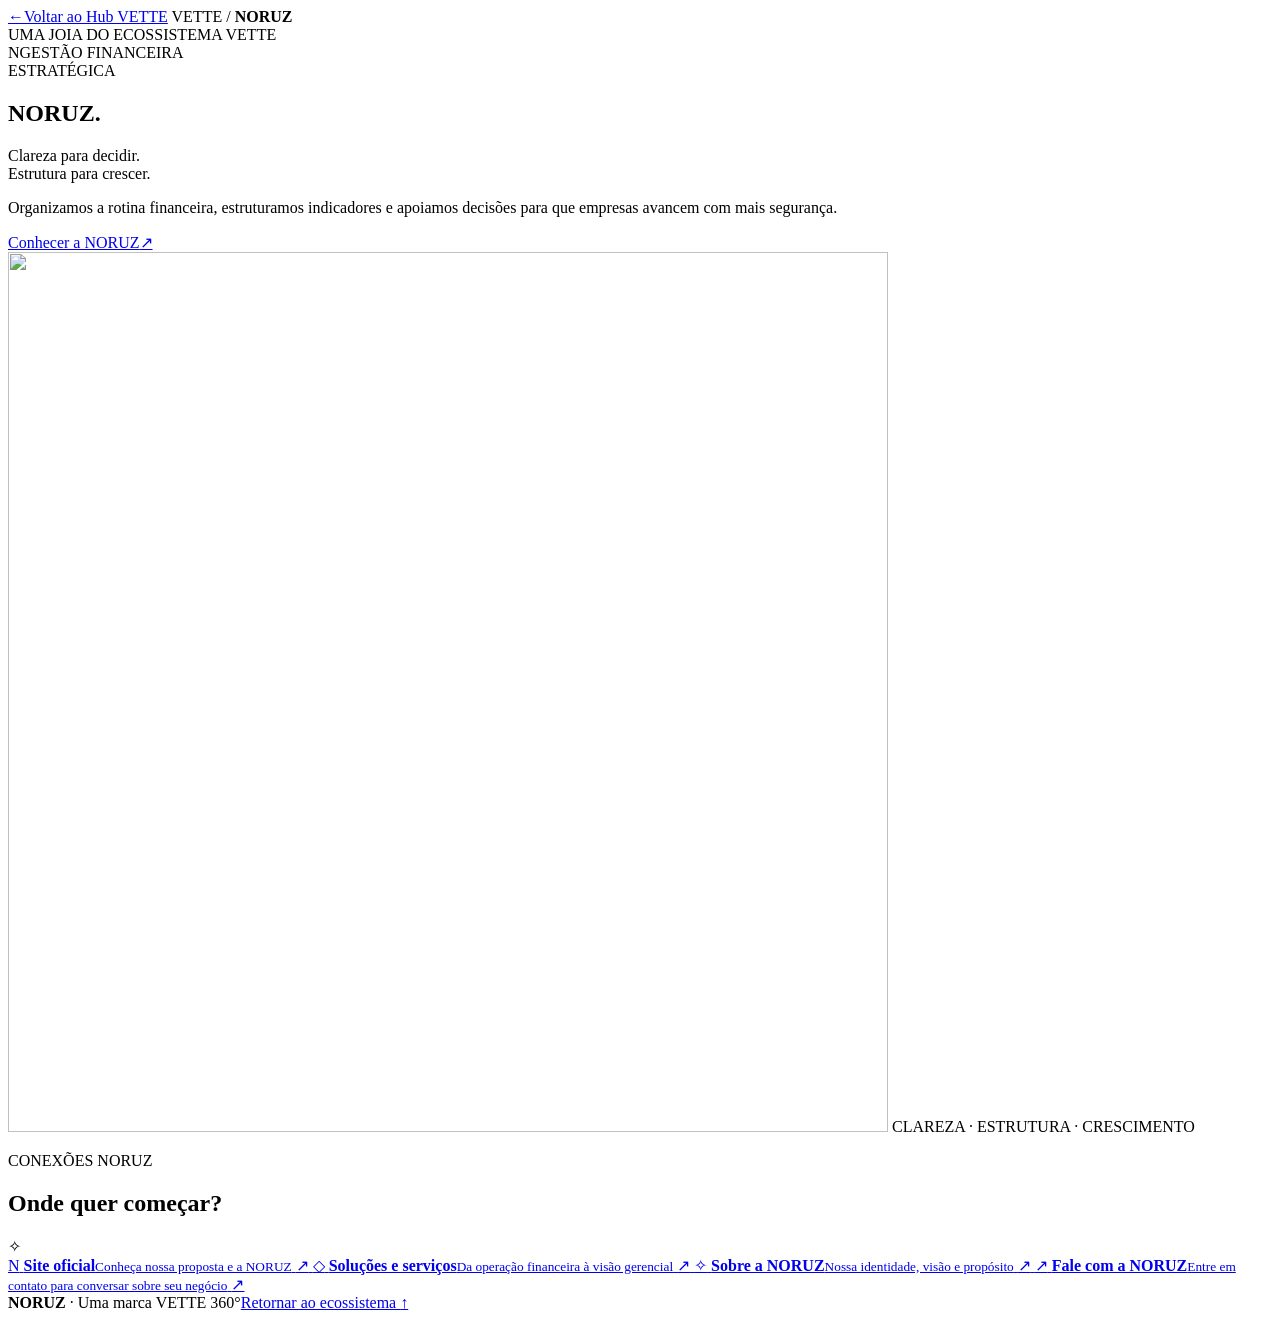
==== noruz/index.html @ 5b8e0ff6 "feat(noruz): add branded ecosystem landing page" ====
<!doctype html>
<html lang="pt-BR">
<head>
  <meta charset="utf-8">
  <meta name="viewport" content="width=device-width, initial-scale=1">
  <meta name="theme-color" content="#062f28">
  <meta name="description" content="Conheça a NORUZ, gestão financeira estratégica. Clareza para decidir. Estrutura para crescer. Uma marca do ecossistema VETTE.">
  <meta property="og:type" content="website">
  <meta property="og:site_name" content="NORUZ | Ecossistema VETTE">
  <meta property="og:title" content="NORUZ — Clareza para decidir. Estrutura para crescer.">
  <meta property="og:description" content="Gestão financeira estratégica, organização e visão para crescer. Conheça os canais oficiais da NORUZ.">
  <meta property="og:url" content="https://vetteco.github.io/vette-hub/noruz/">
  <meta name="twitter:card" content="summary">
  <link rel="icon" type="image/svg+xml" href="../assets/noruz-symbol.svg">
  <link rel="preconnect" href="https://fonts.googleapis.com">
  <link rel="preconnect" href="https://fonts.gstatic.com" crossorigin>
  <link rel="preconnect" href="https://noruz.com.br" crossorigin>
  <link href="https://fonts.googleapis.com/css2?family=Manrope:wght@400;500;600;700;800&family=Inter:wght@400;500;600&display=swap" rel="stylesheet">
  <link rel="stylesheet" href="./styles.css?v=1">
  <title>NORUZ | Ecossistema VETTE</title>
</head>
<body>
  <div class="page-wrap">
    <nav class="breadcrumb" aria-label="Navegação">
      <a href="../" class="back-link"><span class="back-icon" aria-hidden="true">←</span><span>Voltar ao Hub VETTE</span></a>
      <span class="breadcrumb-mark" aria-hidden="true">VETTE <span class="separator">/</span> <strong>NORUZ</strong></span>
    </nav>
    <main>
      <section class="hero" aria-labelledby="noruz-title">
        <div class="hero-copy">
          <div class="eyebrow"><span class="signal" aria-hidden="true"></span> UMA JOIA DO ECOSSISTEMA VETTE</div>
          <div class="brand-row"><span class="monogram" aria-hidden="true">N</span><span class="brand-category">GESTÃO FINANCEIRA<br>ESTRATÉGICA</span></div>
          <h1 id="noruz-title">NORUZ<span class="full-stop">.</span></h1>
          <p class="statement">Clareza para decidir.<br><span>Estrutura para crescer.</span></p>
          <p class="description">Organizamos a rotina financeira, estruturamos indicadores e apoiamos decisões para que empresas avancem com mais segurança.</p>
          <a class="hero-action" href="https://noruz.com.br/" target="_blank" rel="noopener noreferrer"><span>Conhecer a NORUZ</span><span aria-hidden="true">↗</span></a>
        </div>
        <div class="gem-stage" aria-hidden="true">
          <div class="gem-halo"></div>
          <div class="gem-orbit gem-orbit-outer"></div>
          <div class="gem-orbit gem-orbit-inner"></div>
          <img src="https://noruz.com.br/wp-content/plugins/noruz-blocks/assets/noruz-gem.webp" alt="" width="880" height="880" fetchpriority="high" decoding="async">
          <span class="stage-label">CLAREZA · ESTRUTURA · CRESCIMENTO</span>
        </div>
      </section>
      <section class="routes" aria-labelledby="routes-title">
        <div class="section-header">
          <div><p class="section-kicker">CONEXÕES NORUZ</p><h2 id="routes-title">Onde quer começar?</h2></div>
          <span class="section-decoration" aria-hidden="true">✧</span>
        </div>
        <div class="route-list">
          <a class="route-card" href="https://noruz.com.br/" target="_blank" rel="noopener noreferrer">
            <span class="route-icon" aria-hidden="true">N</span>
            <span class="route-copy"><strong>Site oficial</strong><small>Conheça nossa proposta e a NORUZ</small></span>
            <span class="route-arrow" aria-hidden="true">↗</span>
          </a>
          <a class="route-card" href="https://noruz.com.br/servicos/" target="_blank" rel="noopener noreferrer">
            <span class="route-icon" aria-hidden="true">◇</span>
            <span class="route-copy"><strong>Soluções e serviços</strong><small>Da operação financeira à visão gerencial</small></span>
            <span class="route-arrow" aria-hidden="true">↗</span>
          </a>
          <a class="route-card" href="https://noruz.com.br/sobre/" target="_blank" rel="noopener noreferrer">
            <span class="route-icon" aria-hidden="true">✧</span>
            <span class="route-copy"><strong>Sobre a NORUZ</strong><small>Nossa identidade, visão e propósito</small></span>
            <span class="route-arrow" aria-hidden="true">↗</span>
          </a>
          <a class="route-card contact-card" href="https://noruz.com.br/contato/" target="_blank" rel="noopener noreferrer">
            <span class="route-icon" aria-hidden="true">↗</span>
            <span class="route-copy"><strong>Fale com a NORUZ</strong><small>Entre em contato para conversar sobre seu negócio</small></span>
            <span class="route-arrow" aria-hidden="true">↗</span>
          </a>
        </div>
      </section>
    </main>
    <footer class="footer"><span><strong>NORUZ</strong> <span class="footer-point">·</span> Uma marca VETTE 360°</span><a href="../">Retornar ao ecossistema <span aria-hidden="true">↑</span></a></footer>
  </div>
</body>
</html>
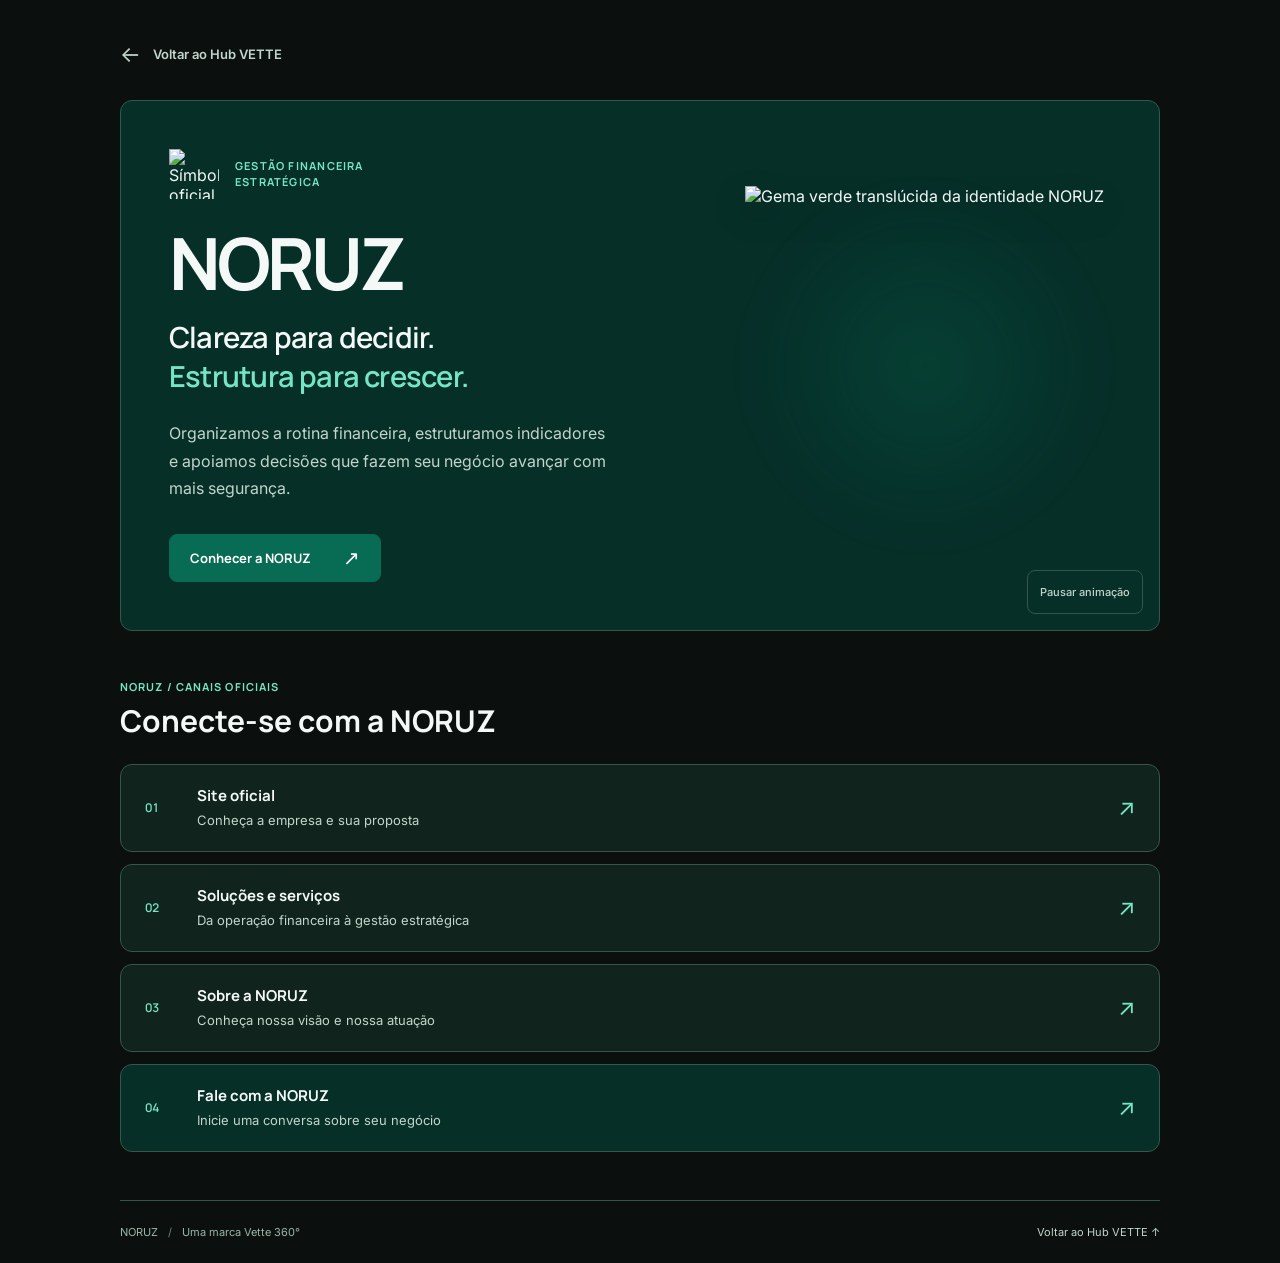
==== commit b2d9512a: "fix(noruz): align dark landing page with official brand kit v1.0" ====
--- a/noruz/index.html
+++ b/noruz/index.html
@@ -3,76 +3,88 @@
 <head>
   <meta charset="utf-8">
   <meta name="viewport" content="width=device-width, initial-scale=1">
-  <meta name="theme-color" content="#062f28">
-  <meta name="description" content="Conheça a NORUZ, gestão financeira estratégica. Clareza para decidir. Estrutura para crescer. Uma marca do ecossistema VETTE.">
+  <meta name="theme-color" content="#062F28">
+  <meta name="description" content="NORUZ — Gestão financeira estratégica. Clareza para decidir. Estrutura para crescer.">
   <meta property="og:type" content="website">
-  <meta property="og:site_name" content="NORUZ | Ecossistema VETTE">
-  <meta property="og:title" content="NORUZ — Clareza para decidir. Estrutura para crescer.">
-  <meta property="og:description" content="Gestão financeira estratégica, organização e visão para crescer. Conheça os canais oficiais da NORUZ.">
+  <meta property="og:site_name" content="NORUZ">
+  <meta property="og:title" content="NORUZ | Gestão Financeira Estratégica">
+  <meta property="og:description" content="Clareza para decidir. Estrutura para crescer. Conheça a NORUZ e seus canais oficiais.">
   <meta property="og:url" content="https://vetteco.github.io/vette-hub/noruz/">
   <meta name="twitter:card" content="summary">
-  <link rel="icon" type="image/svg+xml" href="../assets/noruz-symbol.svg">
+  <link rel="icon" type="image/png" href="https://noruz.com.br/wp-content/uploads/2026/10/NORUZ-—-Simbolo-oficial-favicon-512.png">
   <link rel="preconnect" href="https://fonts.googleapis.com">
   <link rel="preconnect" href="https://fonts.gstatic.com" crossorigin>
-  <link rel="preconnect" href="https://noruz.com.br" crossorigin>
-  <link href="https://fonts.googleapis.com/css2?family=Manrope:wght@400;500;600;700;800&family=Inter:wght@400;500;600&display=swap" rel="stylesheet">
-  <link rel="stylesheet" href="./styles.css?v=1">
-  <title>NORUZ | Ecossistema VETTE</title>
+  <link rel="preconnect" href="https://noruz.com.br">
+  <link href="https://fonts.googleapis.com/css2?family=Manrope:wght@400;500;600;700&family=Inter:wght@400;500;600&display=swap" rel="stylesheet">
+  <link rel="stylesheet" href="./styles.css?v=2">
+  <title>NORUZ | Gestão Financeira Estratégica</title>
 </head>
 <body>
   <div class="page-wrap">
-    <nav class="breadcrumb" aria-label="Navegação">
-      <a href="../" class="back-link"><span class="back-icon" aria-hidden="true">←</span><span>Voltar ao Hub VETTE</span></a>
-      <span class="breadcrumb-mark" aria-hidden="true">VETTE <span class="separator">/</span> <strong>NORUZ</strong></span>
+    <nav class="navigation" aria-label="Navegação">
+      <a href="../" class="back-link"><span aria-hidden="true">←</span> Voltar ao Hub VETTE</a>
     </nav>
     <main>
       <section class="hero" aria-labelledby="noruz-title">
         <div class="hero-copy">
-          <div class="eyebrow"><span class="signal" aria-hidden="true"></span> UMA JOIA DO ECOSSISTEMA VETTE</div>
-          <div class="brand-row"><span class="monogram" aria-hidden="true">N</span><span class="brand-category">GESTÃO FINANCEIRA<br>ESTRATÉGICA</span></div>
-          <h1 id="noruz-title">NORUZ<span class="full-stop">.</span></h1>
+          <div class="brand-identification">
+            <img src="https://noruz.com.br/wp-content/uploads/2026/10/NORUZ-—-Simbolo-oficial-favicon-512.png" alt="Símbolo oficial da NORUZ" width="50" height="50">
+            <span>GESTÃO FINANCEIRA ESTRATÉGICA</span>
+          </div>
+          <h1 id="noruz-title">NORUZ</h1>
           <p class="statement">Clareza para decidir.<br><span>Estrutura para crescer.</span></p>
-          <p class="description">Organizamos a rotina financeira, estruturamos indicadores e apoiamos decisões para que empresas avancem com mais segurança.</p>
-          <a class="hero-action" href="https://noruz.com.br/" target="_blank" rel="noopener noreferrer"><span>Conhecer a NORUZ</span><span aria-hidden="true">↗</span></a>
+          <p class="description">Organizamos a rotina financeira, estruturamos indicadores e apoiamos decisões que fazem seu negócio avançar com mais segurança.</p>
+          <a class="primary-action" href="https://noruz.com.br/" target="_blank" rel="noopener noreferrer">Conhecer a NORUZ <span aria-hidden="true">↗</span></a>
         </div>
-        <div class="gem-stage" aria-hidden="true">
-          <div class="gem-halo"></div>
-          <div class="gem-orbit gem-orbit-outer"></div>
-          <div class="gem-orbit gem-orbit-inner"></div>
-          <img src="https://noruz.com.br/wp-content/plugins/noruz-blocks/assets/noruz-gem.webp" alt="" width="880" height="880" fetchpriority="high" decoding="async">
-          <span class="stage-label">CLAREZA · ESTRUTURA · CRESCIMENTO</span>
+        <div class="gem-stage">
+          <div class="gem-ambience" aria-hidden="true"></div>
+          <img class="brand-gem" src="https://noruz.com.br/wp-content/plugins/noruz-blocks/assets/noruz-gem.webp" width="880" height="880" alt="Gema verde translúcida da identidade NORUZ" fetchpriority="high" decoding="async">
+          <button class="motion-button" type="button" aria-pressed="false" aria-label="Pausar a animação da gema">Pausar animação</button>
         </div>
       </section>
       <section class="routes" aria-labelledby="routes-title">
-        <div class="section-header">
-          <div><p class="section-kicker">CONEXÕES NORUZ</p><h2 id="routes-title">Onde quer começar?</h2></div>
-          <span class="section-decoration" aria-hidden="true">✧</span>
-        </div>
+        <header class="section-header">
+          <p class="section-kicker">NORUZ / CANAIS OFICIAIS</p>
+          <h2 id="routes-title">Conecte-se com a NORUZ</h2>
+        </header>
         <div class="route-list">
           <a class="route-card" href="https://noruz.com.br/" target="_blank" rel="noopener noreferrer">
-            <span class="route-icon" aria-hidden="true">N</span>
-            <span class="route-copy"><strong>Site oficial</strong><small>Conheça nossa proposta e a NORUZ</small></span>
+            <span class="route-index" aria-hidden="true">01</span>
+            <span class="route-copy"><strong>Site oficial</strong><small>Conheça a empresa e sua proposta</small></span>
             <span class="route-arrow" aria-hidden="true">↗</span>
           </a>
           <a class="route-card" href="https://noruz.com.br/servicos/" target="_blank" rel="noopener noreferrer">
-            <span class="route-icon" aria-hidden="true">◇</span>
-            <span class="route-copy"><strong>Soluções e serviços</strong><small>Da operação financeira à visão gerencial</small></span>
+            <span class="route-index" aria-hidden="true">02</span>
+            <span class="route-copy"><strong>Soluções e serviços</strong><small>Da operação financeira à gestão estratégica</small></span>
             <span class="route-arrow" aria-hidden="true">↗</span>
           </a>
           <a class="route-card" href="https://noruz.com.br/sobre/" target="_blank" rel="noopener noreferrer">
-            <span class="route-icon" aria-hidden="true">✧</span>
-            <span class="route-copy"><strong>Sobre a NORUZ</strong><small>Nossa identidade, visão e propósito</small></span>
+            <span class="route-index" aria-hidden="true">03</span>
+            <span class="route-copy"><strong>Sobre a NORUZ</strong><small>Conheça nossa visão e nossa atuação</small></span>
             <span class="route-arrow" aria-hidden="true">↗</span>
           </a>
-          <a class="route-card contact-card" href="https://noruz.com.br/contato/" target="_blank" rel="noopener noreferrer">
-            <span class="route-icon" aria-hidden="true">↗</span>
-            <span class="route-copy"><strong>Fale com a NORUZ</strong><small>Entre em contato para conversar sobre seu negócio</small></span>
+          <a class="route-card route-card-contact" href="https://noruz.com.br/contato/" target="_blank" rel="noopener noreferrer">
+            <span class="route-index" aria-hidden="true">04</span>
+            <span class="route-copy"><strong>Fale com a NORUZ</strong><small>Inicie uma conversa sobre seu negócio</small></span>
             <span class="route-arrow" aria-hidden="true">↗</span>
           </a>
         </div>
       </section>
     </main>
-    <footer class="footer"><span><strong>NORUZ</strong> <span class="footer-point">·</span> Uma marca VETTE 360°</span><a href="../">Retornar ao ecossistema <span aria-hidden="true">↑</span></a></footer>
+    <footer class="footer"><span>NORUZ <span class="footer-separator">/</span> Uma marca Vette 360°</span><a href="../">Voltar ao Hub VETTE <span aria-hidden="true">↑</span></a></footer>
   </div>
+  <script>
+    (function () {
+      const button = document.querySelector('.motion-button');
+      const stage = document.querySelector('.gem-stage');
+      if (!button || !stage) return;
+      button.addEventListener('click', function () {
+        const paused = stage.classList.toggle('paused');
+        button.setAttribute('aria-pressed', String(paused));
+        button.setAttribute('aria-label', paused ? 'Retomar a animação da gema' : 'Pausar a animação da gema');
+        button.textContent = paused ? 'Retomar animação' : 'Pausar animação';
+      });
+    })();
+  </script>
 </body>
 </html>
--- a/noruz/styles.css
+++ b/noruz/styles.css
@@ -0,0 +1,196 @@
+
+/* NORUZ — Sistema visual v1.0. Única adaptação: superfícies escuras herdadas da VETTE 360°. */
+:root {
+  color-scheme: dark;
+  --brand-primary: #08B88A;
+  --brand-action: #086B53;
+  --brand-deep: #062F28;
+  --brand-light: #75E6C3;
+  --surface-page: #0B100E;
+  --surface-card: #10241D;
+  --surface-raised: #143128;
+  --text-main: #F4F8F6;
+  --text-muted: #C2D5CA;
+  --border: #35564B;
+}
+* { box-sizing: border-box; }
+html { scroll-behavior: smooth; }
+body {
+  margin: 0;
+  min-height: 100vh;
+  background: var(--surface-page);
+  color: var(--text-main);
+  font-family: Inter, Arial, sans-serif;
+}
+a { color: inherit; }
+.page-wrap { width: min(100% - 48px, 1040px); margin-inline: auto; }
+.navigation { padding: 32px 0 24px; }
+.back-link {
+  display: inline-flex;
+  align-items: center;
+  min-height: 44px;
+  gap: 12px;
+  color: var(--text-muted);
+  text-decoration: none;
+  font-size: 13px;
+  font-weight: 600;
+  transition: color .18s;
+}
+.back-link:hover { color: var(--brand-light); }
+.back-link span { font-size: 22px; font-weight: 400; }
+.hero {
+  display: grid;
+  grid-template-columns: minmax(0, 1.1fr) minmax(0, .9fr);
+  position: relative;
+  align-items: center;
+  min-height: 480px;
+  overflow: hidden;
+  border: 1px solid var(--border);
+  border-radius: 12px;
+  background: var(--brand-deep);
+}
+.hero-copy { position: relative; z-index: 2; padding: 48px 0 48px 48px; }
+.brand-identification { display: flex; align-items: center; gap: 16px; }
+.brand-identification img { width: 50px; height: 50px; object-fit: contain; flex: none; }
+.brand-identification span { max-width: 200px; color: var(--brand-light); font: 700 11px/1.5 Manrope, Arial, sans-serif; letter-spacing: .11em; }
+h1 {
+  margin: 24px 0 16px;
+  color: var(--text-main);
+  font: 700 clamp(56px, 7vw, 72px)/1.1 Manrope, Arial, sans-serif;
+  letter-spacing: -.055em;
+}
+.statement { margin: 0; font: 600 clamp(23px, 2.8vw, 29px)/1.35 Manrope, Arial, sans-serif; letter-spacing: -.027em; }
+.statement span { color: var(--brand-light); }
+.description { max-width: 440px; margin: 24px 0 32px; color: var(--text-muted); font: 400 16px/1.7 Inter, Arial, sans-serif; }
+.primary-action {
+  display: inline-flex;
+  justify-content: space-between;
+  align-items: center;
+  gap: 32px;
+  min-height: 48px;
+  padding: 12px 20px;
+  background: var(--brand-action);
+  border: 1px solid var(--brand-action);
+  border-radius: 8px;
+  color: #fff;
+  text-decoration: none;
+  font: 700 13px Manrope, Arial, sans-serif;
+  transition: background-color .18s, border-color .18s;
+}
+.primary-action:hover { background-color: #0B8062; border-color: var(--brand-primary); }
+.primary-action span { font-size: 20px; line-height: 1; font-weight: 400; }
+.gem-stage {
+  position: relative;
+  display: grid;
+  place-items: center;
+  align-self: stretch;
+  min-height: 480px;
+  overflow: hidden;
+}
+.gem-ambience {
+  position: absolute;
+  width: min(82%, 360px);
+  aspect-ratio: 1;
+  border-radius: 50%;
+  background: radial-gradient(circle, rgba(8, 184, 138, .13), transparent 68%);
+  filter: blur(24px);
+  pointer-events: none;
+}
+.brand-gem {
+  position: relative;
+  z-index: 1;
+  display: block;
+  width: min(85%, 360px);
+  height: auto;
+  object-fit: contain;
+  filter: drop-shadow(0 12px 16px rgba(0, 0, 0, .22));
+  animation: gem-float 8s ease-in-out infinite;
+}
+.gem-stage.paused .brand-gem { animation-play-state: paused; }
+.motion-button {
+  position: absolute;
+  z-index: 2;
+  bottom: 16px;
+  right: 16px;
+  min-height: 44px;
+  padding: 10px 12px;
+  color: var(--text-muted);
+  background: rgba(6,47,40,.9);
+  border: 1px solid var(--border);
+  border-radius: 8px;
+  font: 500 11px Inter, Arial, sans-serif;
+  cursor: pointer;
+}
+.motion-button:hover { color: #fff; border-color: var(--brand-primary); }
+.routes { margin-top: 48px; }
+.section-header { margin-bottom: 24px; }
+.section-kicker { margin: 0 0 8px; color: var(--brand-light); font: 700 11px Manrope, Arial, sans-serif; letter-spacing: .1em; }
+.section-header h2 { margin: 0; font: 700 clamp(24px, 3.5vw, 30px)/1.25 Manrope, Arial, sans-serif; }
+.route-list { display: grid; gap: 12px; }
+.route-card {
+  display: flex;
+  align-items: center;
+  min-height: 88px;
+  gap: 20px;
+  padding: 20px 24px;
+  background: var(--surface-card);
+  border: 1px solid var(--border);
+  border-radius: 12px;
+  text-decoration: none;
+  transition: background-color .18s, border-color .18s;
+}
+.route-card:hover { background-color: var(--surface-raised); border-color: var(--brand-primary); }
+.route-index {
+  flex: 0 0 32px;
+  color: var(--brand-light);
+  font: 600 12px Manrope, Arial, sans-serif;
+  font-variant-numeric: tabular-nums;
+}
+.route-copy { flex: 1; min-width: 0; display: flex; flex-direction: column; gap: 5px; }
+.route-copy strong { font: 700 15px Manrope, Arial, sans-serif; }
+.route-copy small { color: var(--text-muted); font: 400 13px/1.5 Inter, Arial, sans-serif; }
+.route-arrow { color: var(--brand-light); font-size: 23px; line-height: 1; }
+.route-card-contact { background: var(--brand-deep); }
+.route-card-contact:hover { background: var(--brand-action); }
+.footer {
+  display: flex;
+  align-items: center;
+  justify-content: space-between;
+  flex-wrap: wrap;
+  gap: 16px;
+  margin: 48px 0 24px;
+  padding-top: 24px;
+  border-top: 1px solid var(--border);
+  color: #99B5A6;
+  font: 400 11px Inter, Arial, sans-serif;
+}
+.footer-separator { margin-inline: 7px; color: #688779; }
+.footer a { color: var(--text-muted); text-decoration: none; }
+.footer a:hover { color: var(--brand-light); }
+a:focus-visible, button:focus-visible { outline: 3px solid var(--brand-light); outline-offset: 3px; }
+@keyframes gem-float { 50% { transform: translateY(-9px); } }
+@media (max-width: 768px) {
+  .page-wrap { width: calc(100% - 32px); }
+  .hero { grid-template-columns: 1fr; }
+  .hero-copy { padding: 32px 24px 0; }
+  .hero h1 { font-size: clamp(32px, 9vw, 40px); }
+  .description { font-size: 16px; margin: 20px 0 24px; }
+  .gem-stage { min-height: 280px; }
+  .brand-gem { width: min(65%, 245px); }
+  .gem-ambience { width: 250px; }
+  .routes { margin-top: 32px; }
+}
+@media (max-width: 400px) {
+  .hero-copy { padding: 24px 16px 0; }
+  .brand-identification span { font-size: 10px; }
+  .brand-identification img { width: 44px; height: 44px; }
+  .gem-stage { min-height: 245px; }
+  .route-card { padding: 16px; gap: 12px; }
+  .route-copy small { font-size: 12px; }
+  .footer { gap: 12px; }
+}
+@media (prefers-reduced-motion: reduce) {
+  html { scroll-behavior: auto; }
+  *, *::before, *::after { animation: none !important; transition: none !important; }
+  .motion-button { display: none; }
+}
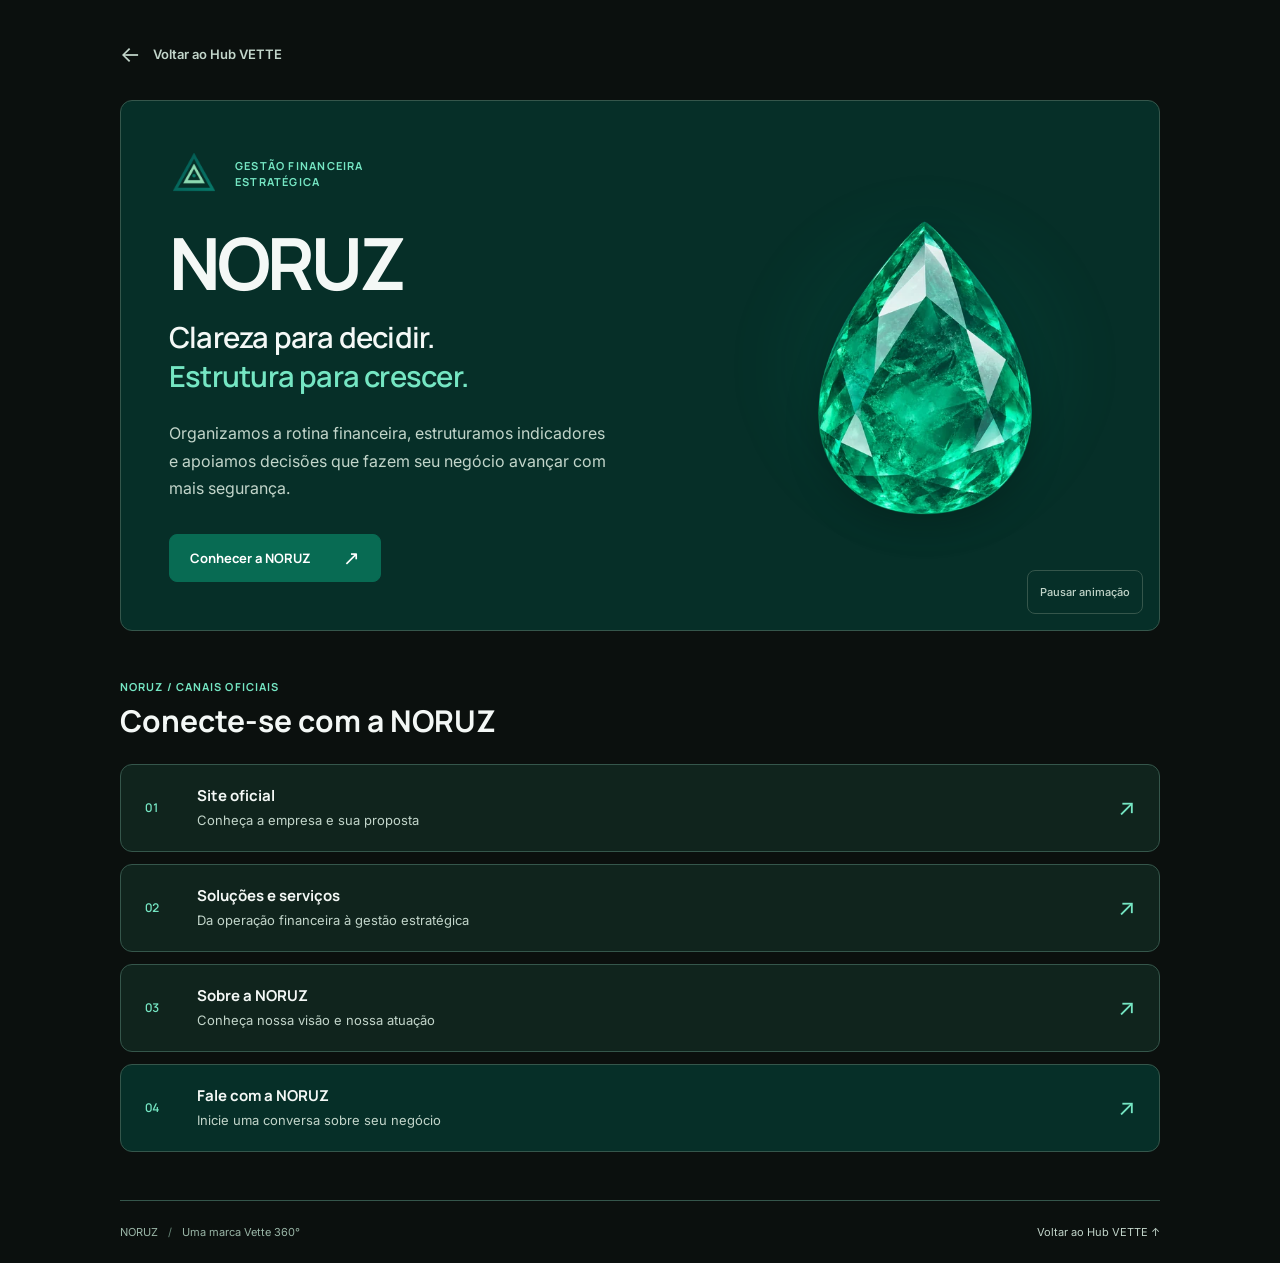
==== commit c098f2f6: "Corrige imagens da landing NORUZ para assets locais do brand kit" ====
--- a/noruz/index.html
+++ b/noruz/index.html
@@ -11,7 +11,7 @@
   <meta property="og:description" content="Clareza para decidir. Estrutura para crescer. Conheça a NORUZ e seus canais oficiais.">
   <meta property="og:url" content="https://vetteco.github.io/vette-hub/noruz/">
   <meta name="twitter:card" content="summary">
-  <link rel="icon" type="image/png" href="https://noruz.com.br/wp-content/uploads/2026/10/NORUZ-—-Simbolo-oficial-favicon-512.png">
+  <link rel="icon" type="image/png" href="../assets/noruz-favicon-512.png">
   <link rel="preconnect" href="https://fonts.googleapis.com">
   <link rel="preconnect" href="https://fonts.gstatic.com" crossorigin>
   <link rel="preconnect" href="https://noruz.com.br">
@@ -28,7 +28,7 @@
       <section class="hero" aria-labelledby="noruz-title">
         <div class="hero-copy">
           <div class="brand-identification">
-            <img src="https://noruz.com.br/wp-content/uploads/2026/10/NORUZ-—-Simbolo-oficial-favicon-512.png" alt="Símbolo oficial da NORUZ" width="50" height="50">
+            <img src="../assets/noruz-simbolo.png" alt="Símbolo oficial da NORUZ" width="50" height="50">
             <span>GESTÃO FINANCEIRA ESTRATÉGICA</span>
           </div>
           <h1 id="noruz-title">NORUZ</h1>
@@ -38,7 +38,7 @@
         </div>
         <div class="gem-stage">
           <div class="gem-ambience" aria-hidden="true"></div>
-          <img class="brand-gem" src="https://noruz.com.br/wp-content/plugins/noruz-blocks/assets/noruz-gem.webp" width="880" height="880" alt="Gema verde translúcida da identidade NORUZ" fetchpriority="high" decoding="async">
+          <img class="brand-gem" src="../assets/noruz-gem.webp" width="880" height="880" alt="Gema verde translúcida da identidade NORUZ" fetchpriority="high" decoding="async">
           <button class="motion-button" type="button" aria-pressed="false" aria-label="Pausar a animação da gema">Pausar animação</button>
         </div>
       </section>
